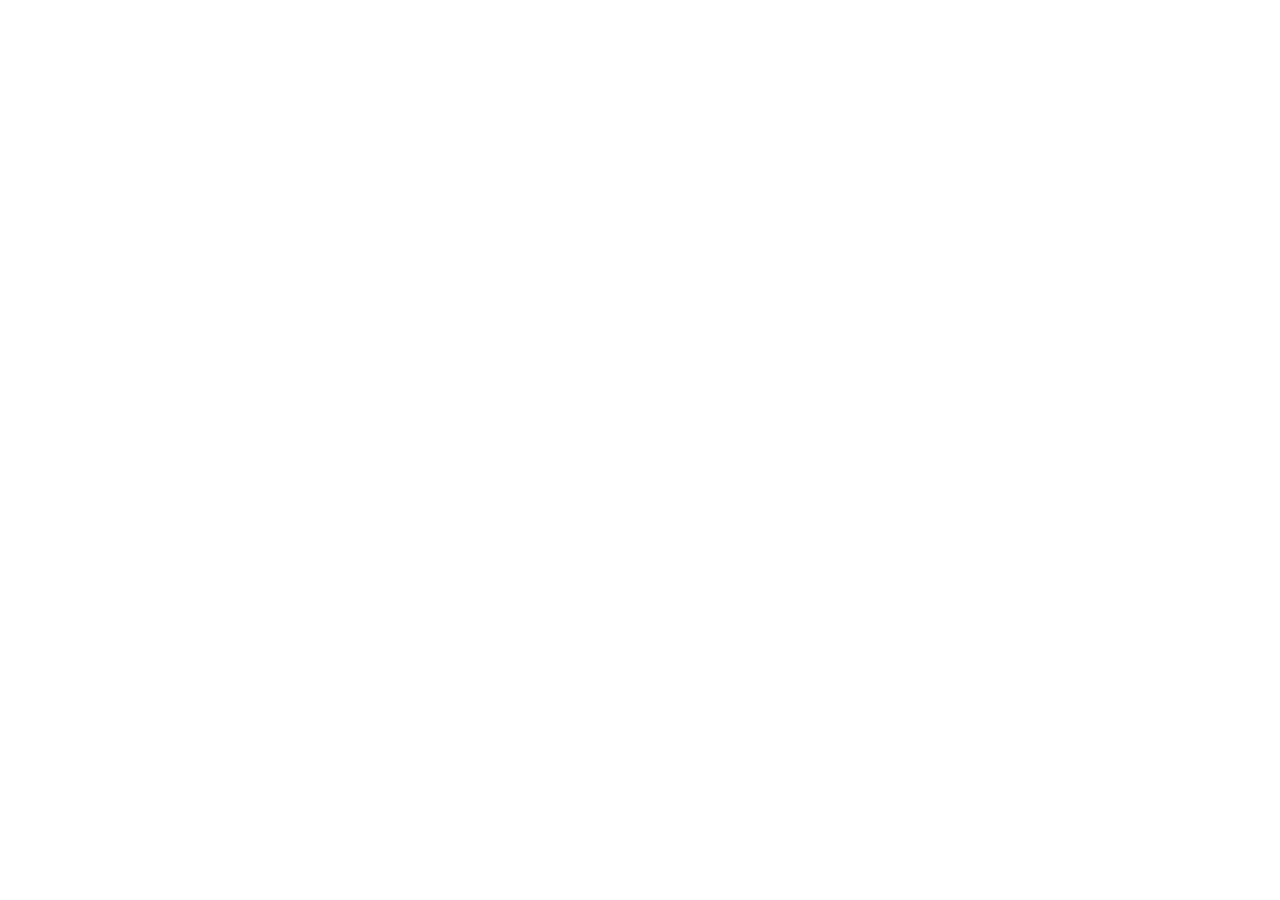
==== index.html @ 01507c69 "Новостной сайт" ====
<!DOCTYPE html>
<html lang="en">
<head>
    <meta charset="UTF-8">
    <meta name="viewport" content="width=device-width, initial-scale=1.0">
    <title>Главная</title>
</head>
<body>
    
</body>
</html>
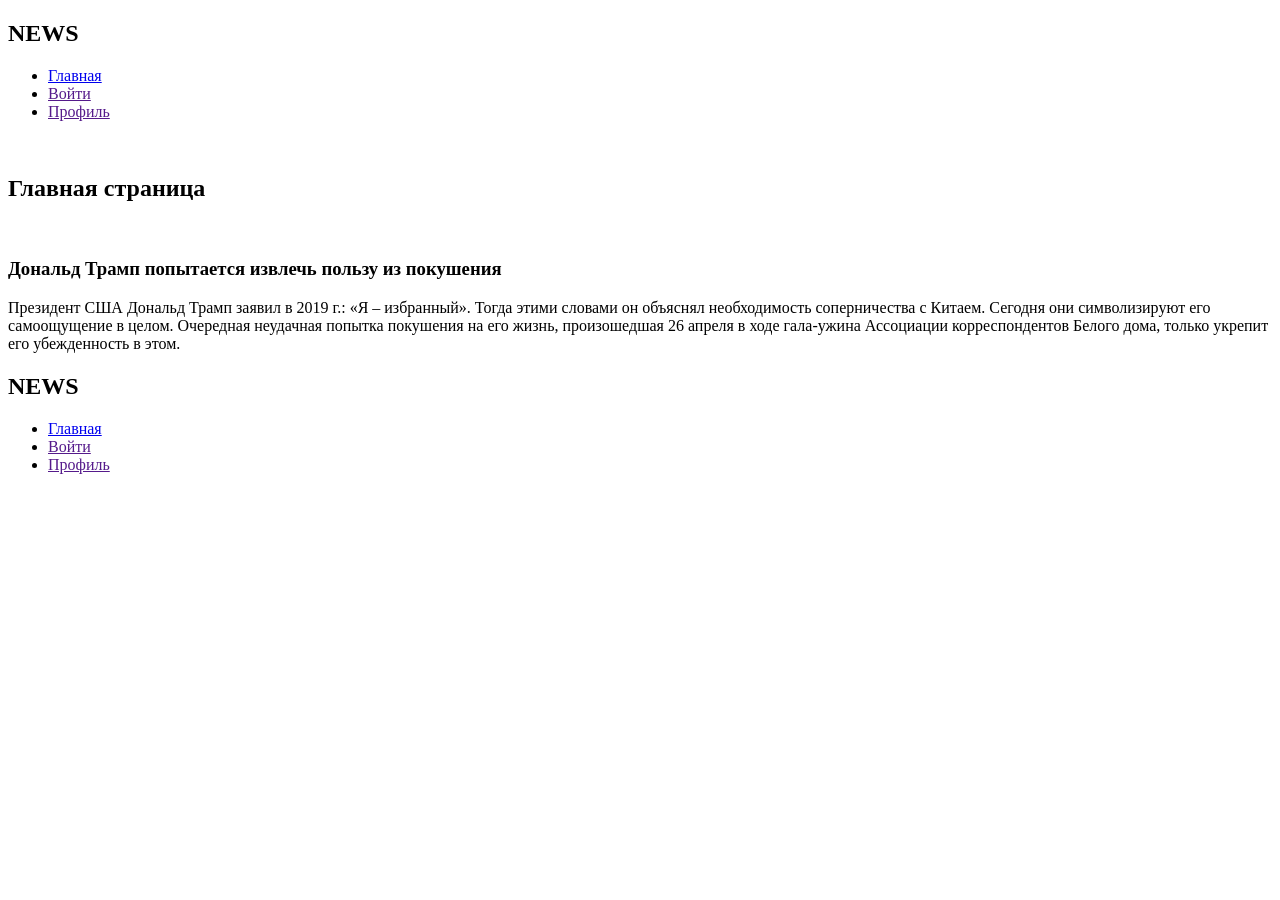
==== commit 0c06ba7a: "Создание новых файлов" ====
--- a/index.html
+++ b/index.html
@@ -6,6 +6,60 @@
     <title>Главная</title>
 </head>
 <body>
-    
+    <header>
+        <nav>
+            <h2>NEWS</h2>
+            <ul>
+                <li>
+                    <a href="index.html"> Главная</a>
+
+                </li>
+                <li>
+                    <a href=""> Войти</a>
+                </li>
+                <li>
+                    <a href="">Профиль</a>
+                </li>
+            </ul>
+        </nav>
+    </header>
+
+    <main>
+        <div class="info-banner">
+            <img src="./img/banner.png" alt = "">
+        </div>
+
+
+        <div class = "container">
+            <h2 class = "section-title">Главная страница</h2>
+            <div class = "featured">
+                <div class=" featured-img">
+                    <img src="./img/1.png" alt = "">
+                    <h3 class = "featured-title">Дональд Трамп попытается извлечь пользу из покушения</h3>
+                    <p class = "featured-text">Президент США Дональд Трамп заявил в 2019 г.: «Я – избранный». Тогда этими словами он объяснял необходимость соперничества с Китаем. Сегодня они символизируют его самоощущение в целом. Очередная неудачная попытка покушения на его жизнь, произошедшая 26 апреля в ходе гала-ужина Ассоциации корреспондентов Белого дома, только укрепит его убежденность в этом.</p>
+                </div>
+            </div>
+        </div>
+
+        
+    </main>
+    <footer>
+        <nav>
+            <h2>NEWS</h2>
+            <ul>
+                <li>
+                    <a href="index.html"> Главная</a>
+
+                </li>
+                <li>
+                    <a href=""> Войти</a>
+                </li>
+                <li>
+                    <a href="">Профиль</a>
+                </li>
+            </ul>
+        </nav>
+    </footer>
+
 </body>
 </html>
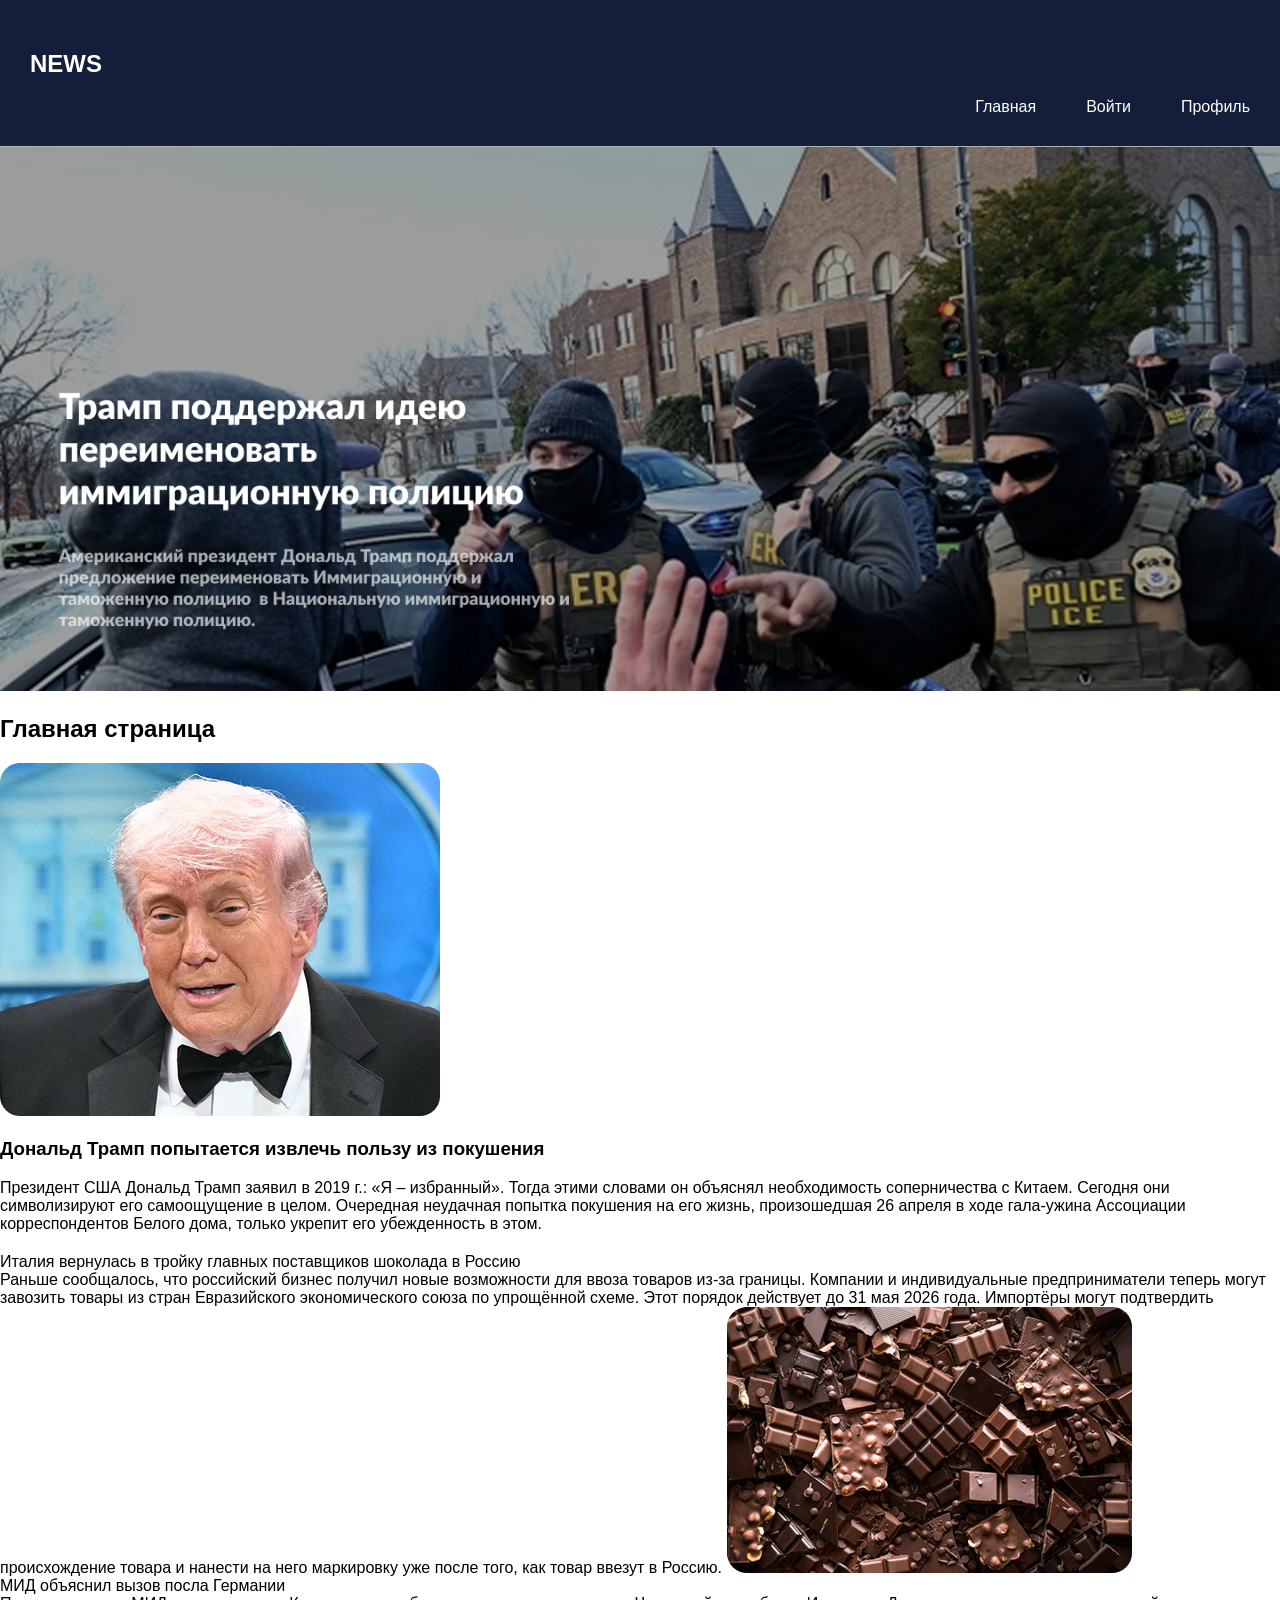
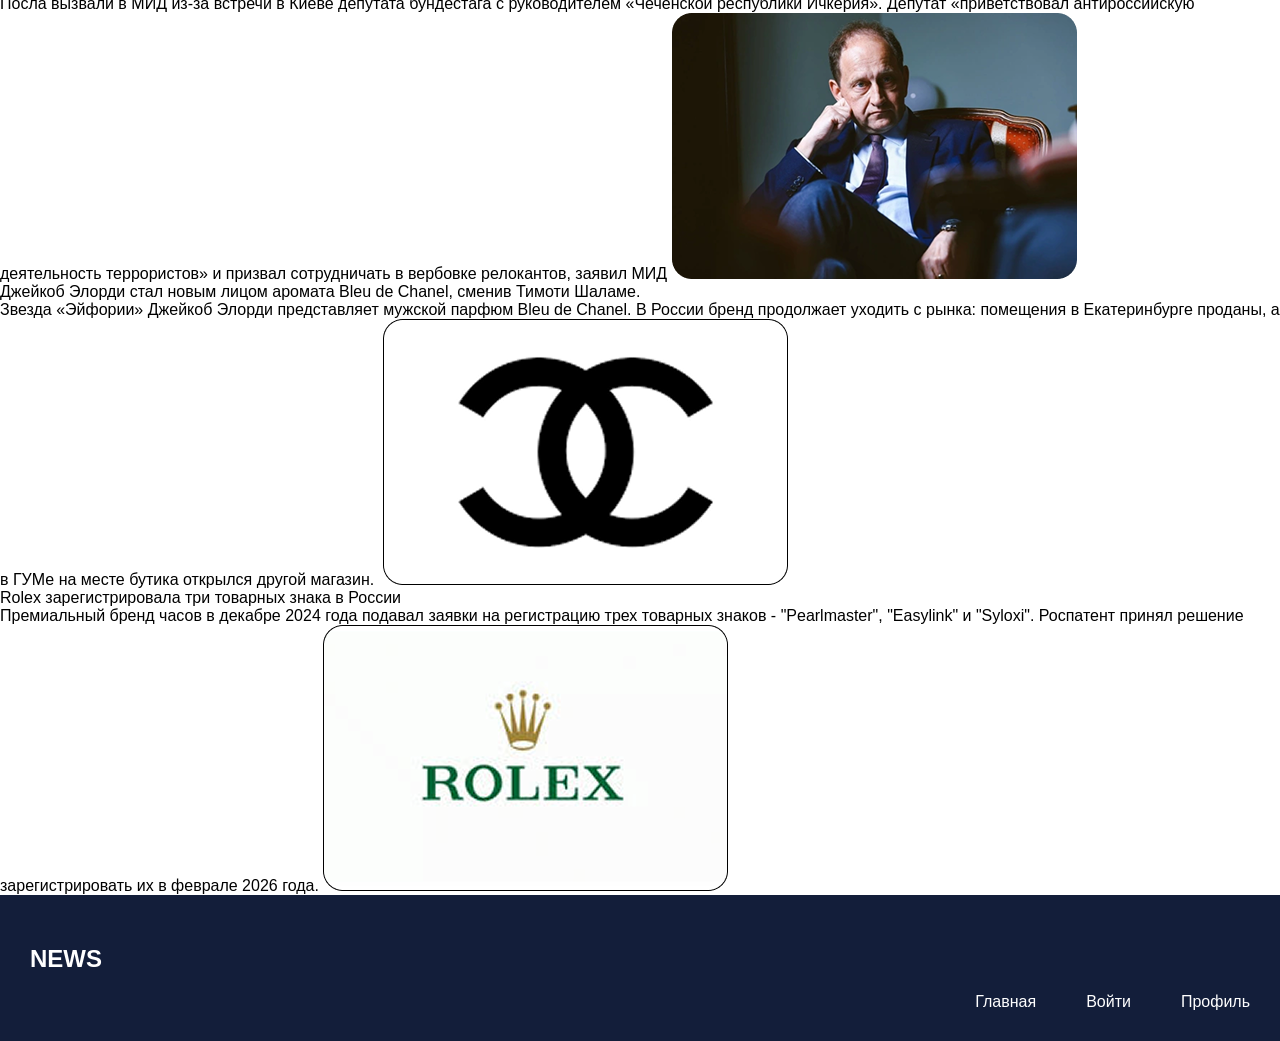
==== commit 2e171e2d: "Создание главной страницы" ====
--- a/index.html
+++ b/index.html
@@ -3,6 +3,7 @@
 <head>
     <meta charset="UTF-8">
     <meta name="viewport" content="width=device-width, initial-scale=1.0">
+    <link rel="stylesheet" href="./css/style.css">
     <title>Главная</title>
 </head>
 <body>
@@ -12,7 +13,6 @@
             <ul>
                 <li>
                     <a href="index.html"> Главная</a>
-
                 </li>
                 <li>
                     <a href=""> Войти</a>
@@ -41,7 +41,42 @@
             </div>
         </div>
 
-        
+        <h2 class = "lenta"></h2>
+        <div class = "lenta-choice">
+
+
+            <div class = "card-list">
+                <div class = "card-title"> Италия вернулась в тройку главных поставщиков шоколада в Россию
+                    <div class = "card-text"> Раньше сообщалось, что российский бизнес получил новые возможности  для ввоза товаров из-за границы. Компании и индивидуальные  предприниматели теперь могут завозить товары из стран Евразийского  экономического союза по упрощённой схеме. Этот порядок действует  до 31 мая 2026 года. Импортёры могут подтвердить происхождение товара  и нанести на него маркировку уже после того, как товар ввезут в Россию.
+                    <img src="./img/2.png">
+                    </div>
+
+
+                </div>
+
+                <div class = "card-title"> МИД объяснил вызов посла Германии
+                    <div class = "card-text"> Посла вызвали в МИД из-за встречи в Киеве депутата бундестага с  руководителем «Чеченской республики Ичкерия». Депутат «приветствовал  антироссийскую деятельность террористов» и призвал сотрудничать в  вербовке релокантов, заявил МИД
+                    <img src="./img/3.png">
+                    </div>
+                </div>
+
+
+                <div class = "card-title"> Джейкоб Элорди стал новым лицом аромата Bleu de Chanel, сменив Тимоти Шаламе.
+                    <div class = "card-text"> Звезда «Эйфории» Джейкоб Элорди представляет мужской парфюм Bleu de Chanel. В России бренд продолжает уходить с рынка: помещения в  Екатеринбурге проданы, а в ГУМе на месте бутика открылся другой магазин. 
+                    <img src="./img/4.png">
+                    </div>
+                </div>
+
+
+
+                <div class = "card-title"> Rolex зарегистрировала три товарных знака в России
+                    <div class = "card-text"> Премиальный бренд часов в декабре 2024 года подавал заявки на  регистрацию трех товарных знаков - "Pearlmaster", "Easylink" и "Syloxi". Роспатент принял решение зарегистрировать их в феврале 2026 года.
+                    <img src="./img/5.png">
+                    </div>
+                </div>
+            </div>
+        </div>
+
     </main>
     <footer>
         <nav>
--- a/css/style.css
+++ b/css/style.css
@@ -0,0 +1,55 @@
+body{
+    padding: 0;
+    margin: 0;
+    font-family: Arial, Helvetica, sans-serif;
+}
+
+header {
+    width: 100%;
+    height: auto;
+    background-color: rgb(19, 30, 58);
+    padding: 30px;
+    box-sizing: border-box;
+    color: white;
+}
+nav {
+    width: 100%;
+    height: auto;
+}
+
+
+nav > ul{
+    display: flex;
+    justify-content: flex-end;
+    gap: 50px;
+    margin: 0;
+    padding: 0;
+    color: white;
+}
+
+nav > ul > li{
+    list-style-type: none;
+}
+
+nav > ul > li > a {
+    color: white;
+    text-decoration: none;
+}
+
+
+
+
+.info-banner img {
+    width: 100%;
+    height: auto;
+
+}
+
+footer {
+    width: 100%;
+    height: auto;
+    background-color: rgb(19, 30, 58);
+    padding: 30px;
+    box-sizing: border-box;
+    color: white;
+}
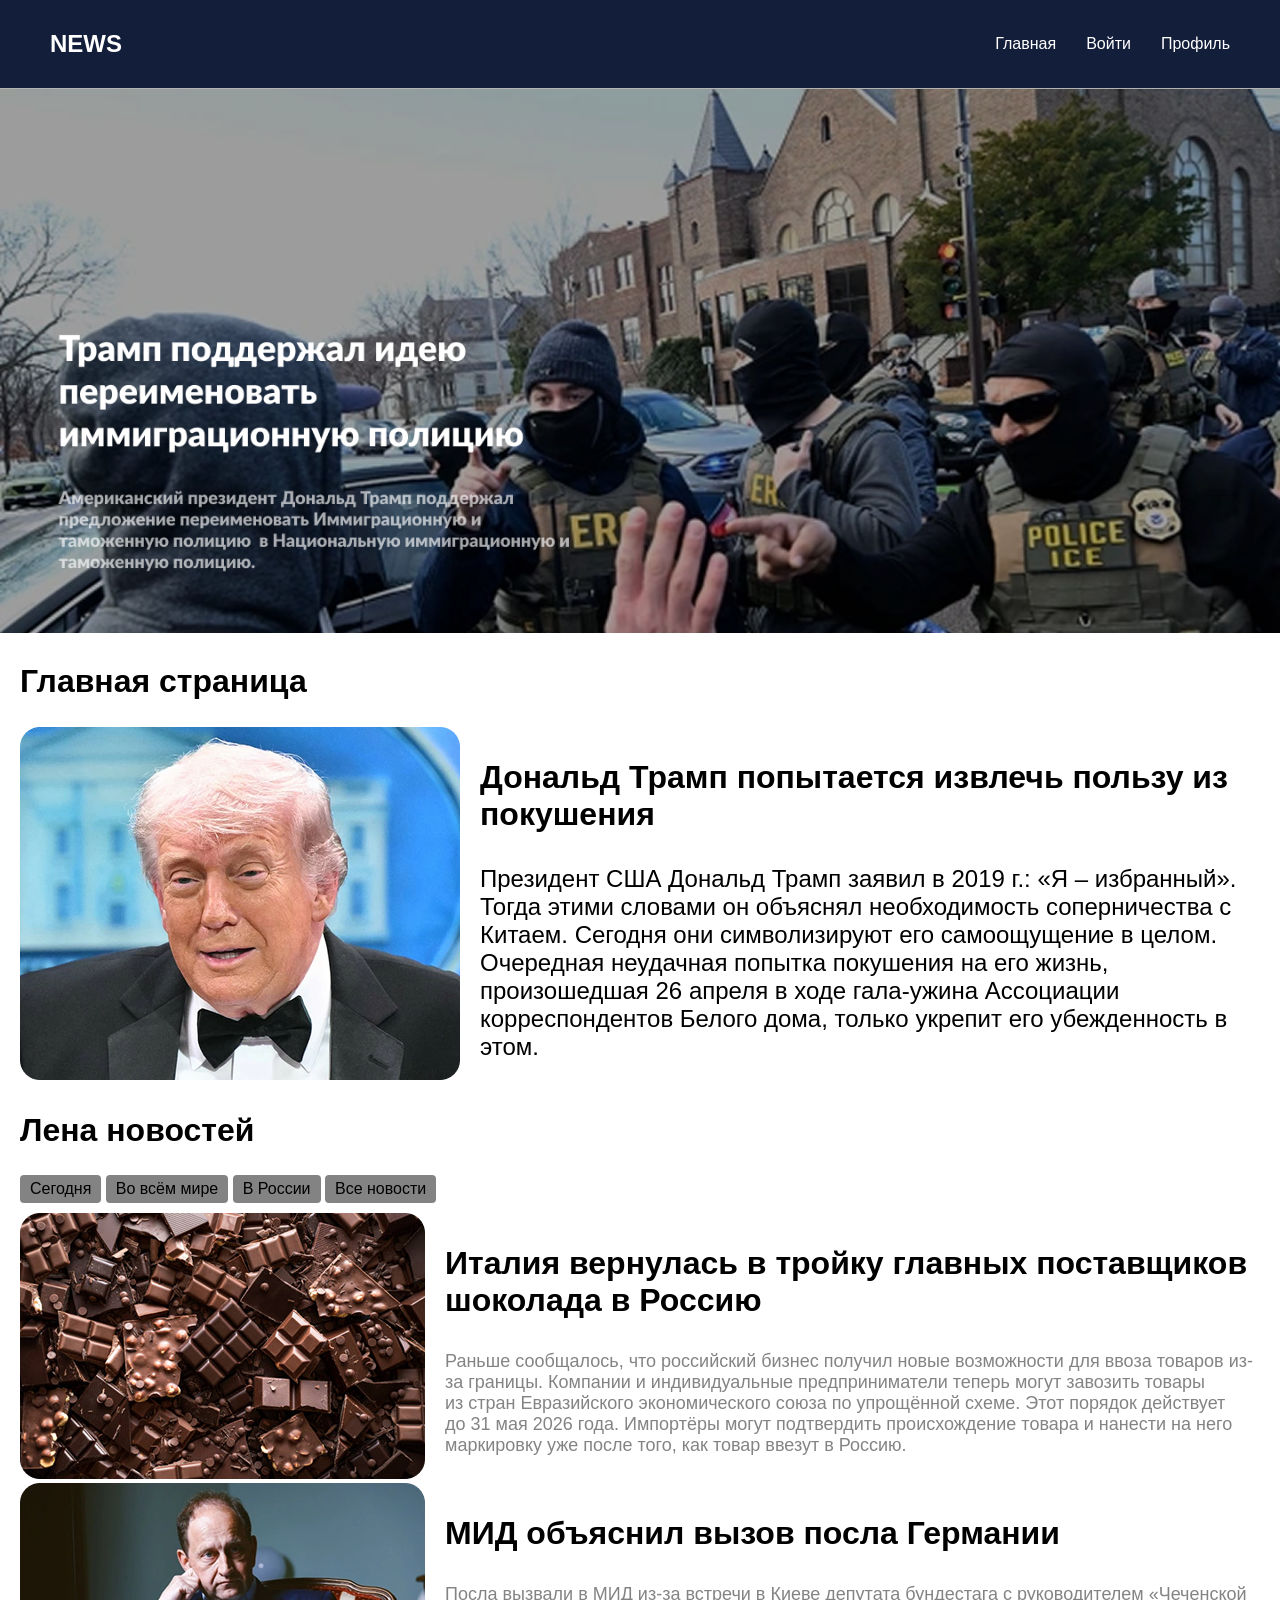
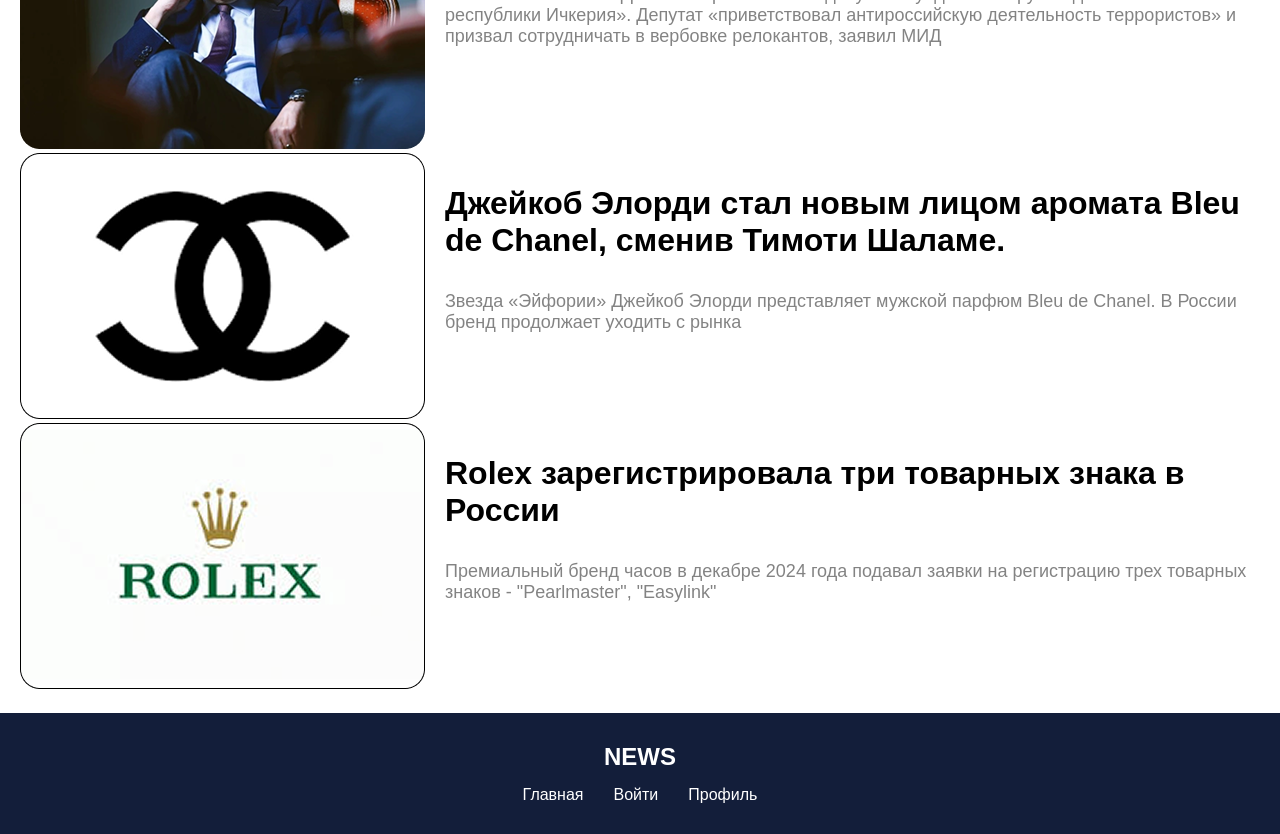
==== commit 7749e945: "Создание главной страницы со стилями" ====
--- a/index.html
+++ b/index.html
@@ -25,57 +25,86 @@
     </header>
 
     <main>
+    
+        <div class = "banner-container">
         <div class="info-banner">
             <img src="./img/banner.png" alt = "">
+        </div>
         </div>
 
 
         <div class = "container">
             <h2 class = "section-title">Главная страница</h2>
+
             <div class = "featured">
                 <div class=" featured-img">
                     <img src="./img/1.png" alt = "">
+                </div>
+                <div > 
                     <h3 class = "featured-title">Дональд Трамп попытается извлечь пользу из покушения</h3>
                     <p class = "featured-text">Президент США Дональд Трамп заявил в 2019 г.: «Я – избранный». Тогда этими словами он объяснял необходимость соперничества с Китаем. Сегодня они символизируют его самоощущение в целом. Очередная неудачная попытка покушения на его жизнь, произошедшая 26 апреля в ходе гала-ужина Ассоциации корреспондентов Белого дома, только укрепит его убежденность в этом.</p>
                 </div>
             </div>
-        </div>
+        
 
-        <h2 class = "lenta"></h2>
-        <div class = "lenta-choice">
+        <h2 class = "lenta"> Лена новостей</h2>
+        <div class = "lenta-choice" >
+            <a href="#" class = "category">Сегодня</a>
+            <a href="#" >Во всём мире</a>
+            <a href="#" >В России</a>
+            <a href="#" >Все новости</a>
 
 
             <div class = "card-list">
-                <div class = "card-title"> Италия вернулась в тройку главных поставщиков шоколада в Россию
-                    <div class = "card-text"> Раньше сообщалось, что российский бизнес получил новые возможности  для ввоза товаров из-за границы. Компании и индивидуальные  предприниматели теперь могут завозить товары из стран Евразийского  экономического союза по упрощённой схеме. Этот порядок действует  до 31 мая 2026 года. Импортёры могут подтвердить происхождение товара  и нанести на него маркировку уже после того, как товар ввезут в Россию.
-                    <img src="./img/2.png">
-                    </div>
+
+                <div class = "card">
+                    <div class="card-img">
+                    <img src="./img/2.png" alt = "">
+                </div>
+                <div > 
+                    <h3 class = "card-title">Италия вернулась в тройку главных поставщиков шоколада в Россию</h3>
+                    <p class = "card-text">Раньше сообщалось, что российский бизнес получил новые возможности  для ввоза товаров из-за границы. Компании и индивидуальные  предприниматели теперь могут завозить товары из стран Евразийского  экономического союза по упрощённой схеме. Этот порядок действует  до 31 мая 2026 года. Импортёры могут подтвердить происхождение товара  и нанести на него маркировку уже после того, как товар ввезут в Россию.</p>
+                </div>
+                 </div>
 
 
+
+                <div class = "card">
+                    <div class="card-img">
+                    <img src="./img/3.png" alt = "">
                 </div>
 
-                <div class = "card-title"> МИД объяснил вызов посла Германии
-                    <div class = "card-text"> Посла вызвали в МИД из-за встречи в Киеве депутата бундестага с  руководителем «Чеченской республики Ичкерия». Депутат «приветствовал  антироссийскую деятельность террористов» и призвал сотрудничать в  вербовке релокантов, заявил МИД
-                    <img src="./img/3.png">
-                    </div>
+                <div > 
+                    <h3 class = "card-title">МИД объяснил вызов посла Германии</h3>
+                    <p class = "card-text">Посла вызвали в МИД из-за встречи в Киеве депутата бундестага с  руководителем «Чеченской республики Ичкерия». Депутат «приветствовал  антироссийскую деятельность террористов» и призвал сотрудничать в  вербовке релокантов, заявил МИД</p>
+                </div>
                 </div>
 
 
-                <div class = "card-title"> Джейкоб Элорди стал новым лицом аромата Bleu de Chanel, сменив Тимоти Шаламе.
-                    <div class = "card-text"> Звезда «Эйфории» Джейкоб Элорди представляет мужской парфюм Bleu de Chanel. В России бренд продолжает уходить с рынка: помещения в  Екатеринбурге проданы, а в ГУМе на месте бутика открылся другой магазин. 
-                    <img src="./img/4.png">
-                    </div>
+                <div class = "card">
+                    <div class="card-img">
+                    <img src="./img/4.png" alt = "">
+                </div>
+
+                <div > 
+                    <h3 class = "card-title">Джейкоб Элорди стал новым лицом аромата Bleu de Chanel, сменив Тимоти Шаламе.</h3>
+                    <p class = "card-text">Звезда «Эйфории» Джейкоб Элорди представляет мужской парфюм Bleu de Chanel. В России бренд продолжает уходить с рынка</p>
+                </div>
                 </div>
 
 
 
-                <div class = "card-title"> Rolex зарегистрировала три товарных знака в России
-                    <div class = "card-text"> Премиальный бренд часов в декабре 2024 года подавал заявки на  регистрацию трех товарных знаков - "Pearlmaster", "Easylink" и "Syloxi". Роспатент принял решение зарегистрировать их в феврале 2026 года.
-                    <img src="./img/5.png">
-                    </div>
+                <div class = "card">
+                    <div class="card-img">
+                    <img src="./img/5.png" alt = "">
+                </div>
+                <div > 
+                    <h3 class = "card-title">Rolex зарегистрировала три товарных знака в России</h3>
+                    <p class = "card-text">Премиальный бренд часов в декабре 2024 года подавал заявки на  регистрацию трех товарных знаков - "Pearlmaster", "Easylink"</p>
+                </div>
                 </div>
             </div>
-        </div>
+
 
     </main>
     <footer>
--- a/css/style.css
+++ b/css/style.css
@@ -12,16 +12,24 @@
     box-sizing: border-box;
     color: white;
 }
-nav {
+nav{
     width: 100%;
     height: auto;
+    display: flex;
+    justify-content: space-between; 
+    align-items: center; 
+    padding: 0 20px; 
+    box-sizing: border-box;
 }
 
+nav > h2 {
+    margin: 0; 
+}
 
-nav > ul{
+nav > ul {
     display: flex;
     justify-content: flex-end;
-    gap: 50px;
+    gap: 30px; 
     margin: 0;
     padding: 0;
     color: white;
@@ -31,12 +39,10 @@
     list-style-type: none;
 }
 
-nav > ul > li > a {
+nav > ul>li>a {
     color: white;
     text-decoration: none;
 }
-
-
 
 
 .info-banner img {
@@ -45,11 +51,88 @@
 
 }
 
-footer {
+.container {
+    margin-left: 20px;
+}
+
+
+nav > ul>li>a {
+    color: white;
+    text-decoration: none;
+}
+.featured{
+    display: flex;
+}
+.featured-title{
+    font-size: xx-large;
+    margin-left: 20px;
+}
+
+.featured-text{
+    font-size: x-large;
+    margin-left: 20px;
+}
+
+.lenta {
+    font-size: xx-large;
+}
+.section-title{
+    font-size: xx-large;
+}
+
+.lenta-choice>a {
+    text-decoration: none;    
+    color: black;             
+    background-color: rgba(0, 0, 0, 0.485); 
+    padding: 5px 10px;      
+    border-radius: 4px;     
+    display: inline-block;      
+}
+
+.card-list{
+    margin-top: 10px;
+    margin-bottom: 20px;
+}
+
+.card{
+    display: flex;
+}
+
+
+.card-title{
+    margin-left: 20px;
+    font-size: xx-large;
+}
+
+.card-text{
+    margin-left: 20px;
+    font-size: large;
+    color: rgba(0, 0, 0, 0.485);
+}
+
+footer{
     width: 100%;
     height: auto;
     background-color: rgb(19, 30, 58);
     padding: 30px;
     box-sizing: border-box;
     color: white;
+
 }
+
+footer> nav > h2{
+    text-align: center;
+}
+
+footer> nav {
+    flex-direction: column; 
+    justify-content: center; 
+    align-items: center;    
+    gap: 15px;           
+}
+
+footer>nav > ul {
+    justify-content: center; 
+    padding: 0;
+}
+
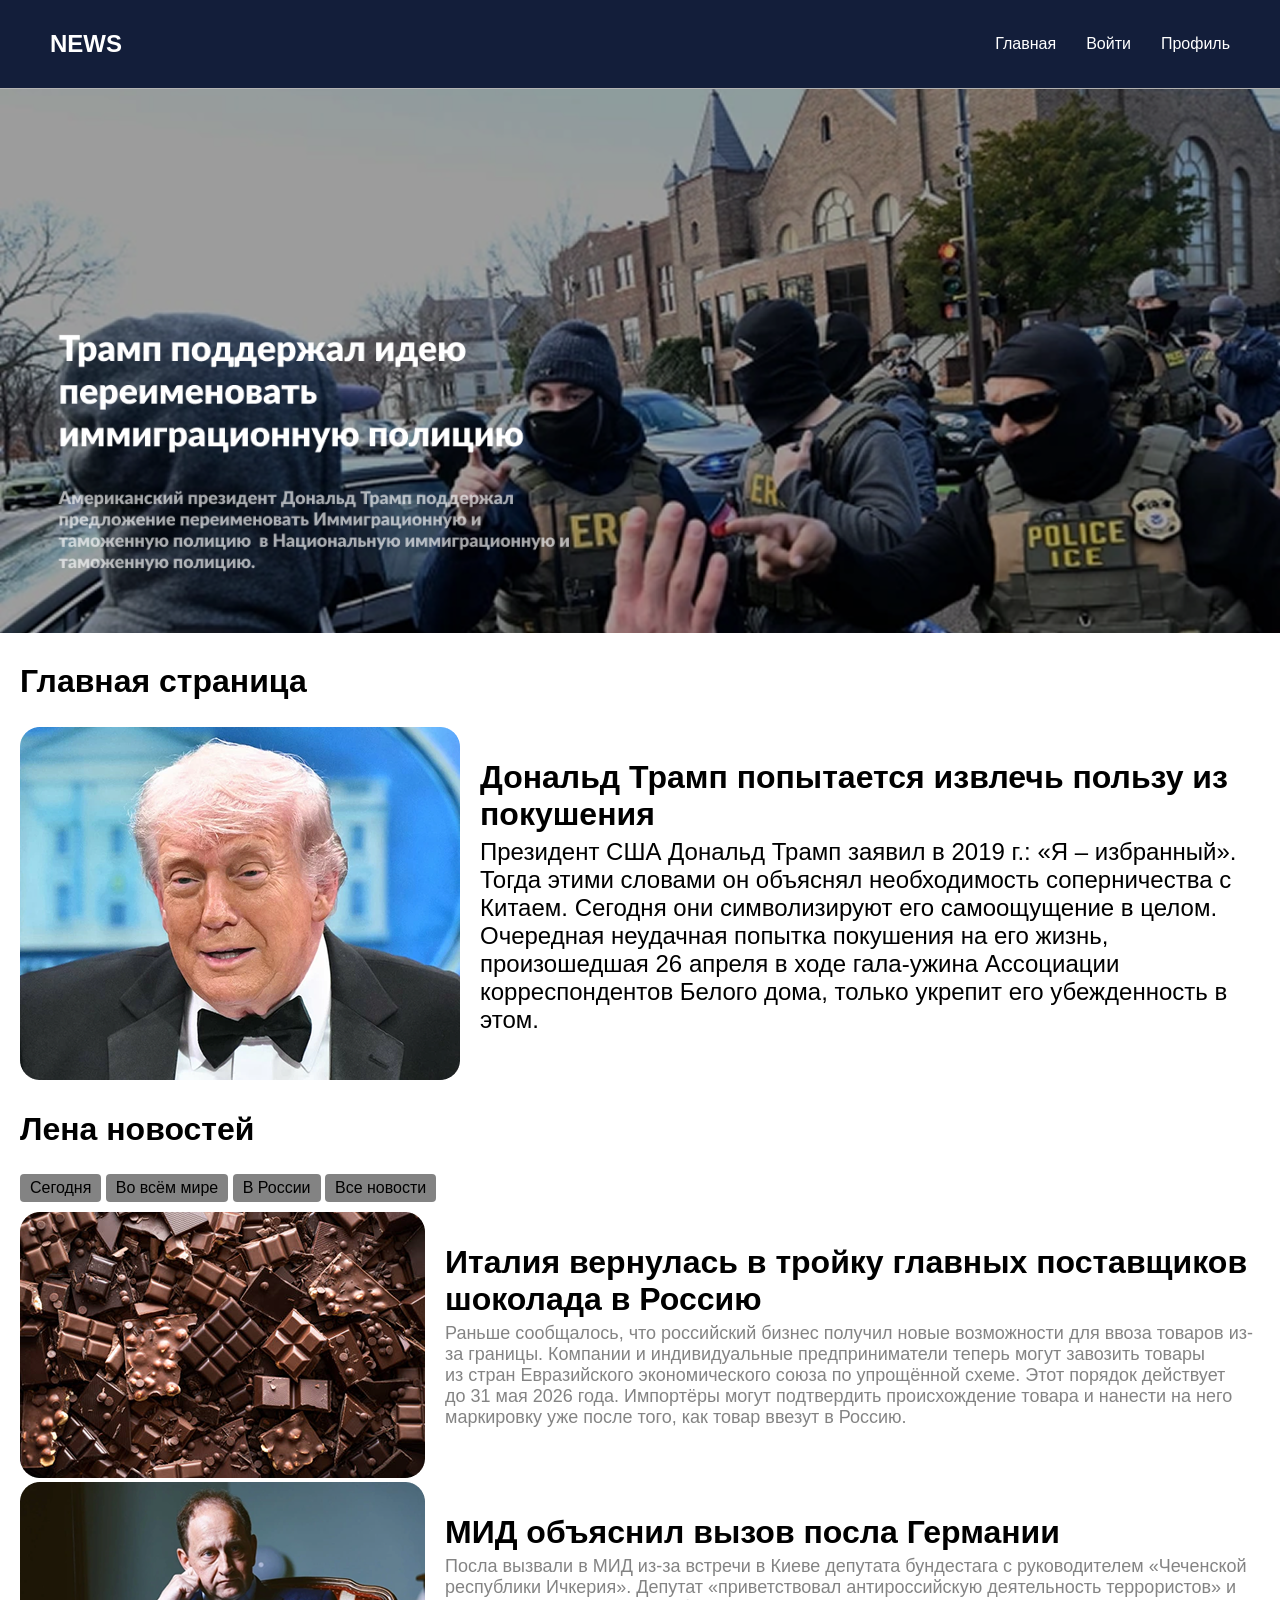
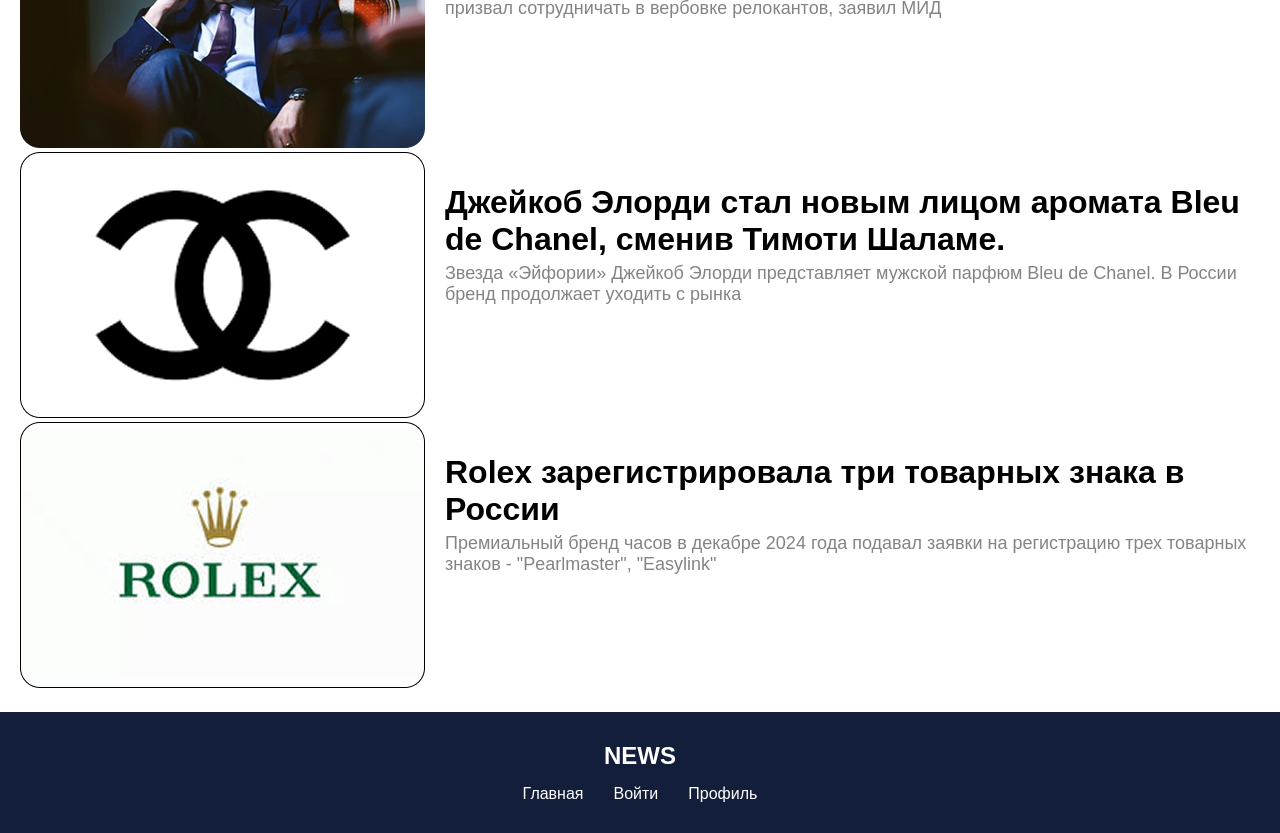
==== commit 2db80577: "Создание страницы статья, но без комментариев" ====
--- a/index.html
+++ b/index.html
@@ -49,7 +49,7 @@
 
         <h2 class = "lenta"> Лена новостей</h2>
         <div class = "lenta-choice" >
-            <a href="#" class = "category">Сегодня</a>
+            <a href="article.html" class = "category">Сегодня</a>
             <a href="#" >Во всём мире</a>
             <a href="#" >В России</a>
             <a href="#" >Все новости</a>
--- a/css/style.css
+++ b/css/style.css
@@ -136,3 +136,56 @@
     padding: 0;
 }
 
+/* статья */
+
+.lenta-article{
+    margin-left: 20px;
+}
+
+h3{
+    font-size: 64px;
+    margin-left: 40px;
+    margin-bottom: 0px; 
+}
+
+p{ 
+    font-size: 36px;
+    margin-left: 40px;
+    margin-top: 5px;
+    margin-bottom: 0px;
+}
+
+
+.date {
+    color: rgba(0, 0, 0, 0.505);
+    font-size: 24px;
+    margin-top: 5px;
+    margin-left: 40px;
+}
+
+.photo-article{
+    display: flex;
+    justify-content: center;
+    padding: 0 40px;
+}
+
+
+.photo-article>img {
+  width: 100%;
+  height: auto;
+}
+
+
+.text {
+    display: flex;
+    justify-content: center;
+    padding: 0 40px;
+    margin-top: 20px;
+    margin-bottom: 20px;
+    font-size: 36px;
+    line-height: 1.6;
+    text-align: justify;
+    
+}
+
+
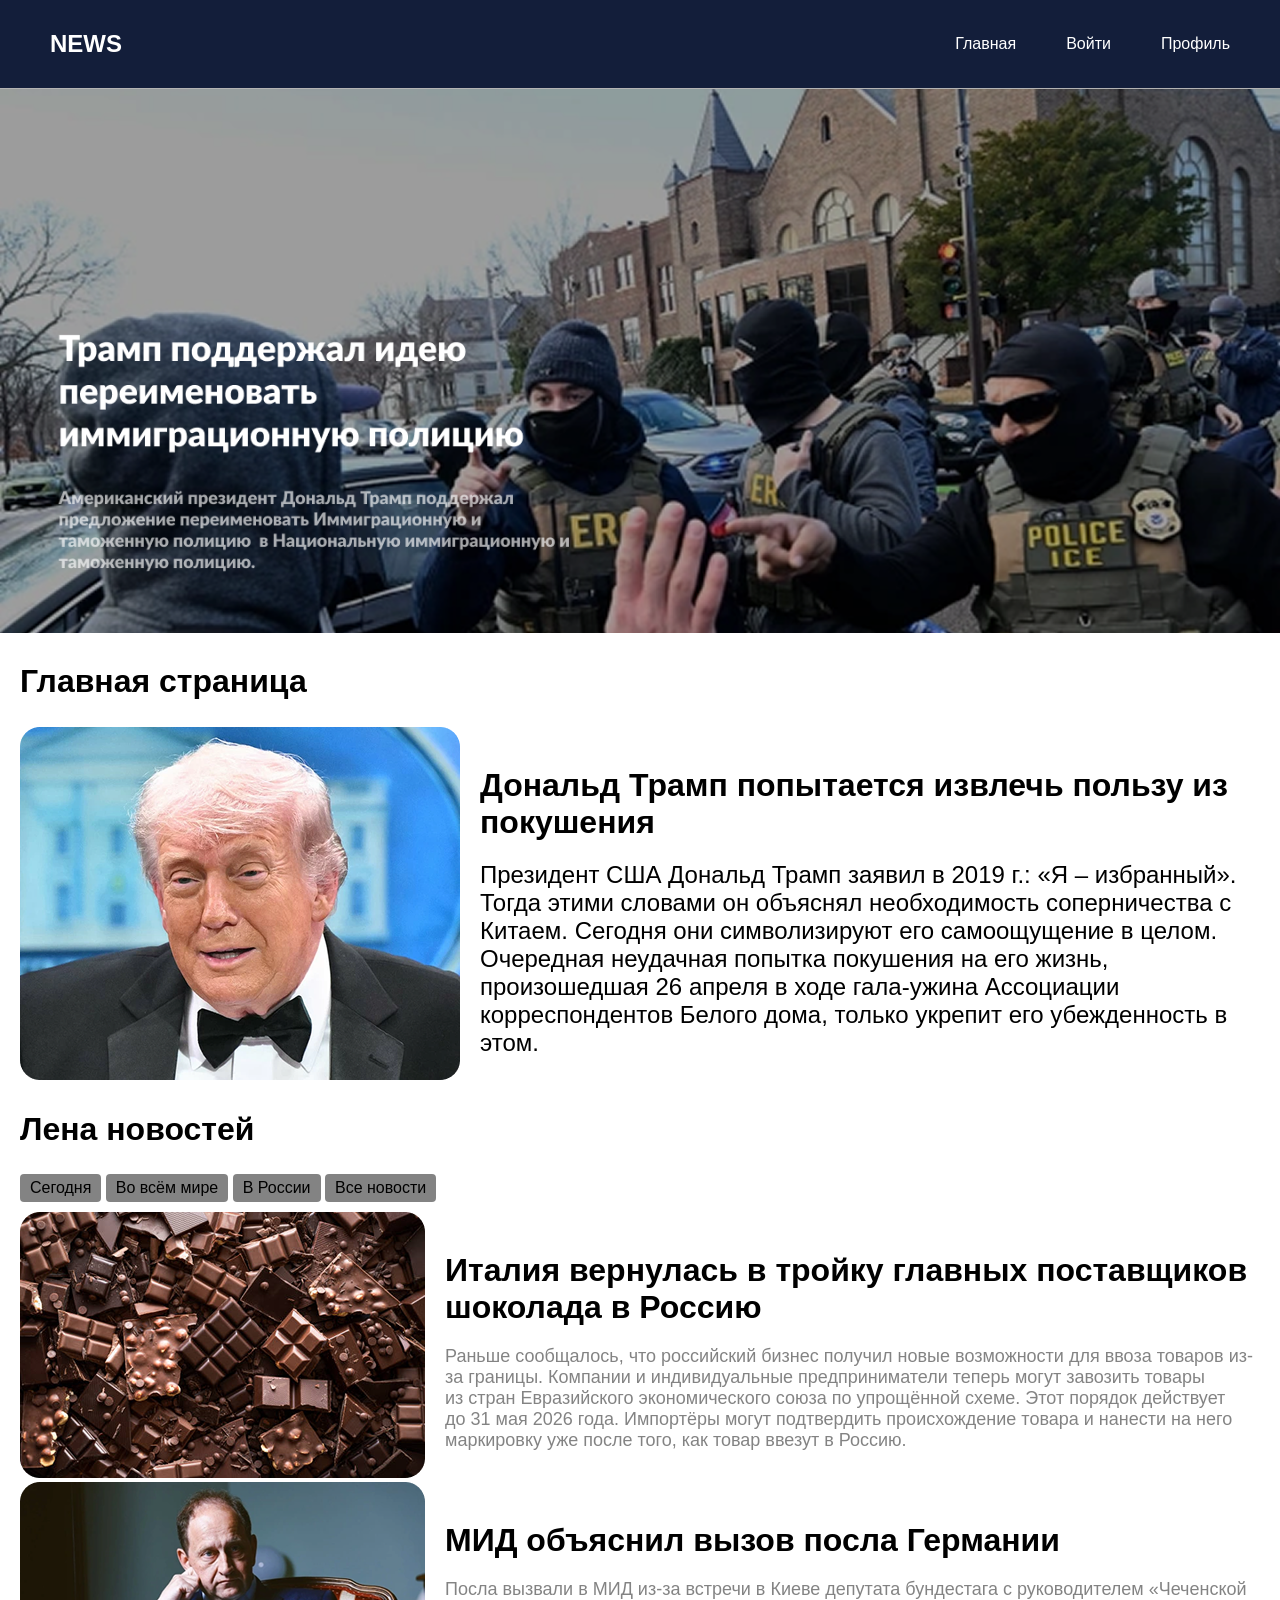
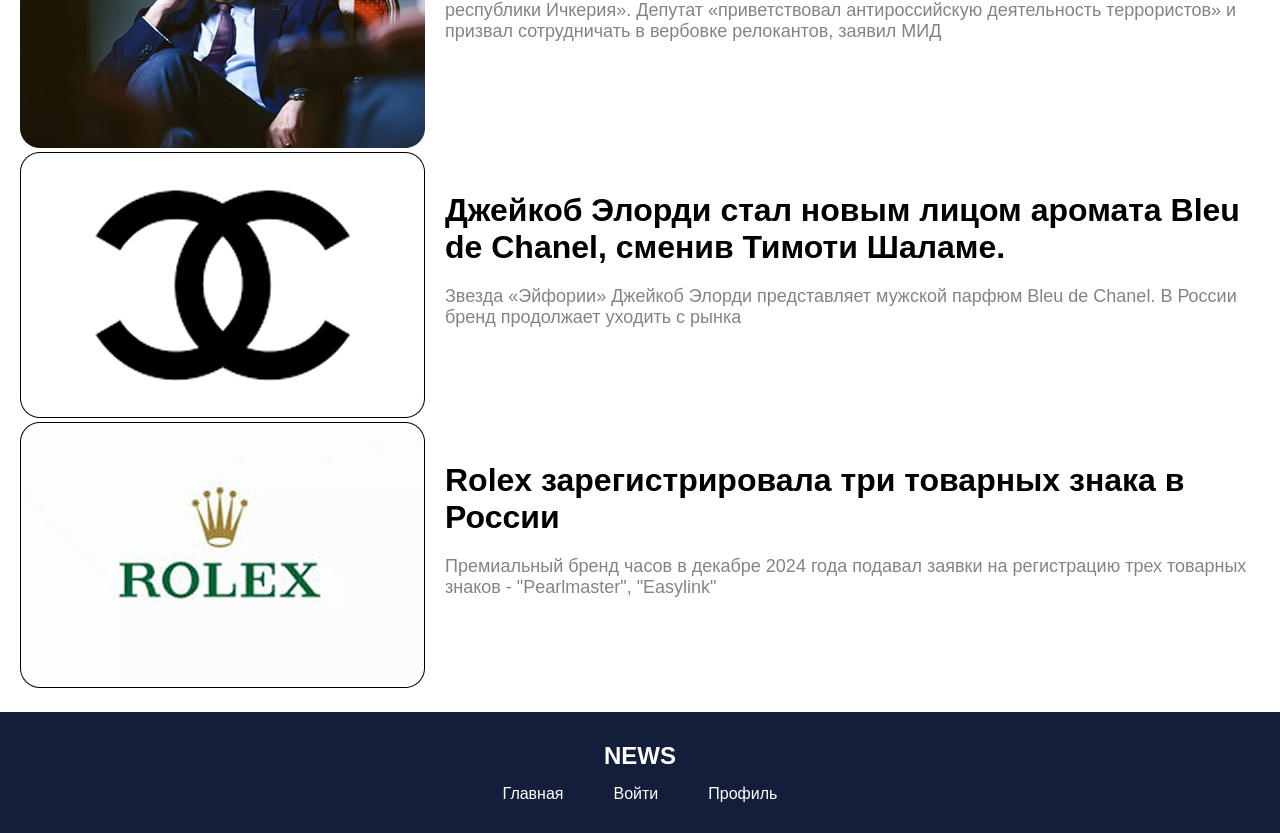
==== commit 27115c2d: "Полностью готова страница статья" ====
--- a/index.html
+++ b/index.html
@@ -15,10 +15,10 @@
                     <a href="index.html"> Главная</a>
                 </li>
                 <li>
-                    <a href=""> Войти</a>
+                    <a href="news.html"> Войти</a>
                 </li>
                 <li>
-                    <a href="">Профиль</a>
+                    <a href="profile.html">Профиль</a>
                 </li>
             </ul>
         </nav>
@@ -105,7 +105,6 @@
                 </div>
             </div>
 
-
     </main>
     <footer>
         <nav>
@@ -116,10 +115,10 @@
 
                 </li>
                 <li>
-                    <a href=""> Войти</a>
+                    <a href="news.html"> Войти</a>
                 </li>
                 <li>
-                    <a href="">Профиль</a>
+                    <a href="profile.html">Профиль</a>
                 </li>
             </ul>
         </nav>
--- a/css/style.css
+++ b/css/style.css
@@ -28,8 +28,7 @@
 
 nav > ul {
     display: flex;
-    justify-content: flex-end;
-    gap: 30px; 
+    gap: 50px; 
     margin: 0;
     padding: 0;
     color: white;
@@ -89,6 +88,7 @@
     display: inline-block;      
 }
 
+
 .card-list{
     margin-top: 10px;
     margin-bottom: 20px;
@@ -144,15 +144,16 @@
 
 h3{
     font-size: 64px;
+    margin-top: 40px;
     margin-left: 40px;
-    margin-bottom: 0px; 
+    margin-bottom: 20px; 
 }
 
 p{ 
     font-size: 36px;
     margin-left: 40px;
     margin-top: 5px;
-    margin-bottom: 0px;
+    margin-bottom: 14px;
 }
 
 
@@ -177,15 +178,104 @@
 
 
 .text {
-    display: flex;
-    justify-content: center;
-    padding: 0 40px;
-    margin-top: 20px;
-    margin-bottom: 20px;
+    display: block; 
+    margin-left: 58px;
+    margin-right: 57px;
+    margin-top: 47px;
+    margin-bottom: 47px;
+    
     font-size: 36px;
     line-height: 1.6;
     text-align: justify;
+}
+
+/* комменты */
+
+.comment-container {
+    display: block;
+    margin-left: 58px;
+    margin-right: 57px;
+    width: auto;
+    height: auto;
+    border-radius: 20px;
+}
+
+
+.title-comment {
+    font-size: 36px;
+    font-weight: bold;
+    text-align: left;
+    margin-left: 0; 
+    padding: 15px 0;
+}
+
+.author {
+    font-size: 36px;
+    font-weight: bold;
+    text-align: left;
+    margin-left: 0; 
+    padding: 15px 0;
+}
+
+
+.name-comment{
+
+    text-align: left;
+    font-size: 36px;
+    background-color: rgba(0, 0, 0, 0.43);
+    border-radius: 20px;
+    padding: 15px;
+    margin-bottom: 74px;
+    margin-left: 0;
+    margin-right: 0;
+}
+
+.add-comment-label{
+    text-align: left;
+    font-size: 36px;
+    margin-bottom: 20px;
+
     
 }
 
-
+.add-comment{
+
+    margin-top: 111px;
+    text-align: left;
+    font-size: 36px;
+    background-color: rgba(0, 0, 0, 0.43);
+    border-radius: 20px;
+    padding: 15px;
+    margin-bottom: 41px;
+    margin-left: 0;
+    margin-right: 0;
+    display: flex;   
+    flex-direction: column;
+
+}
+
+.input-comment{
+    width: 100%;
+    height: 150px; 
+    padding: 10px; 
+    box-sizing: border-box; 
+    resize: vertical; 
+    font-size: 36px;
+    color: rgba(0, 0, 0, 0.43);
+    border-radius: 20px;
+
+}
+
+.send-button {
+    color: white;
+    background-color: rgb(19, 30, 58);
+    font-size: 36px;
+    margin-top: 28px;
+    align-self: flex-end;
+    border: none;
+    border-radius: 15px;
+    padding: 10px 30px;  
+    cursor: pointer;
+    
+}
+
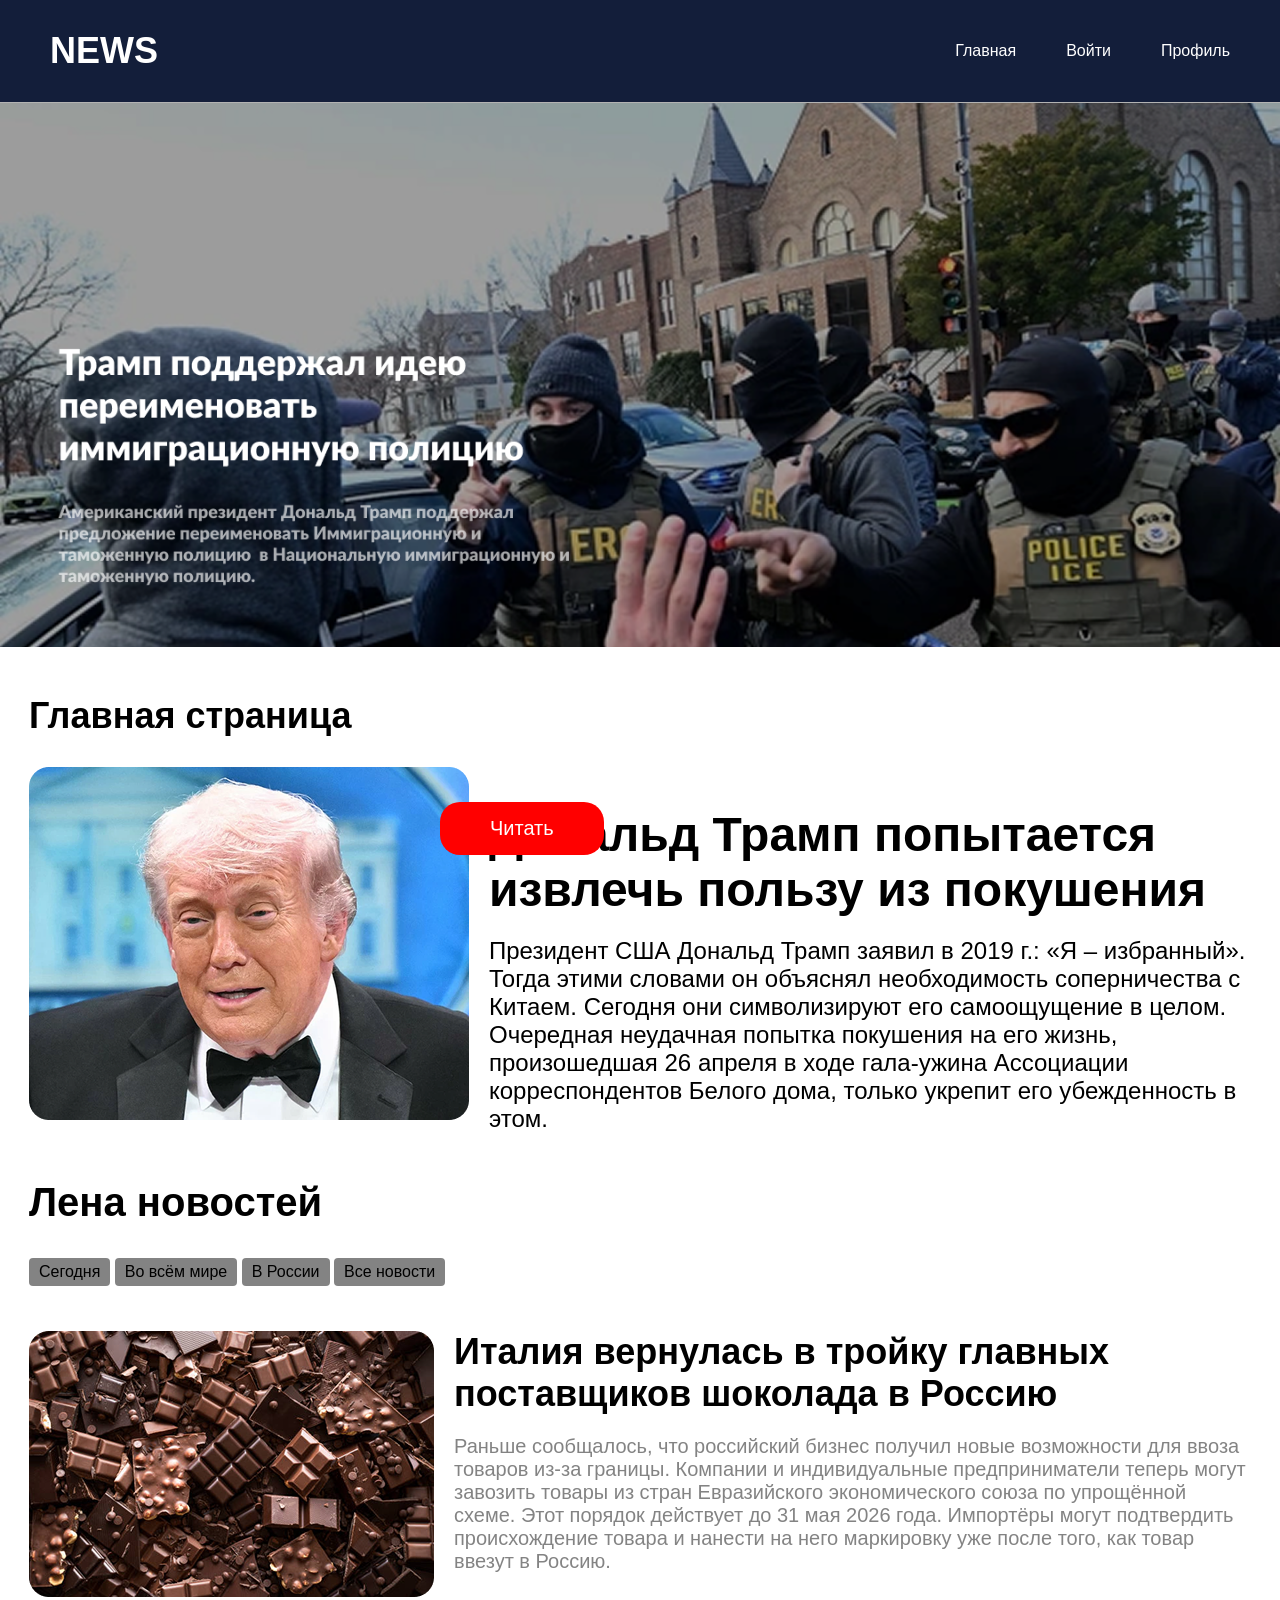
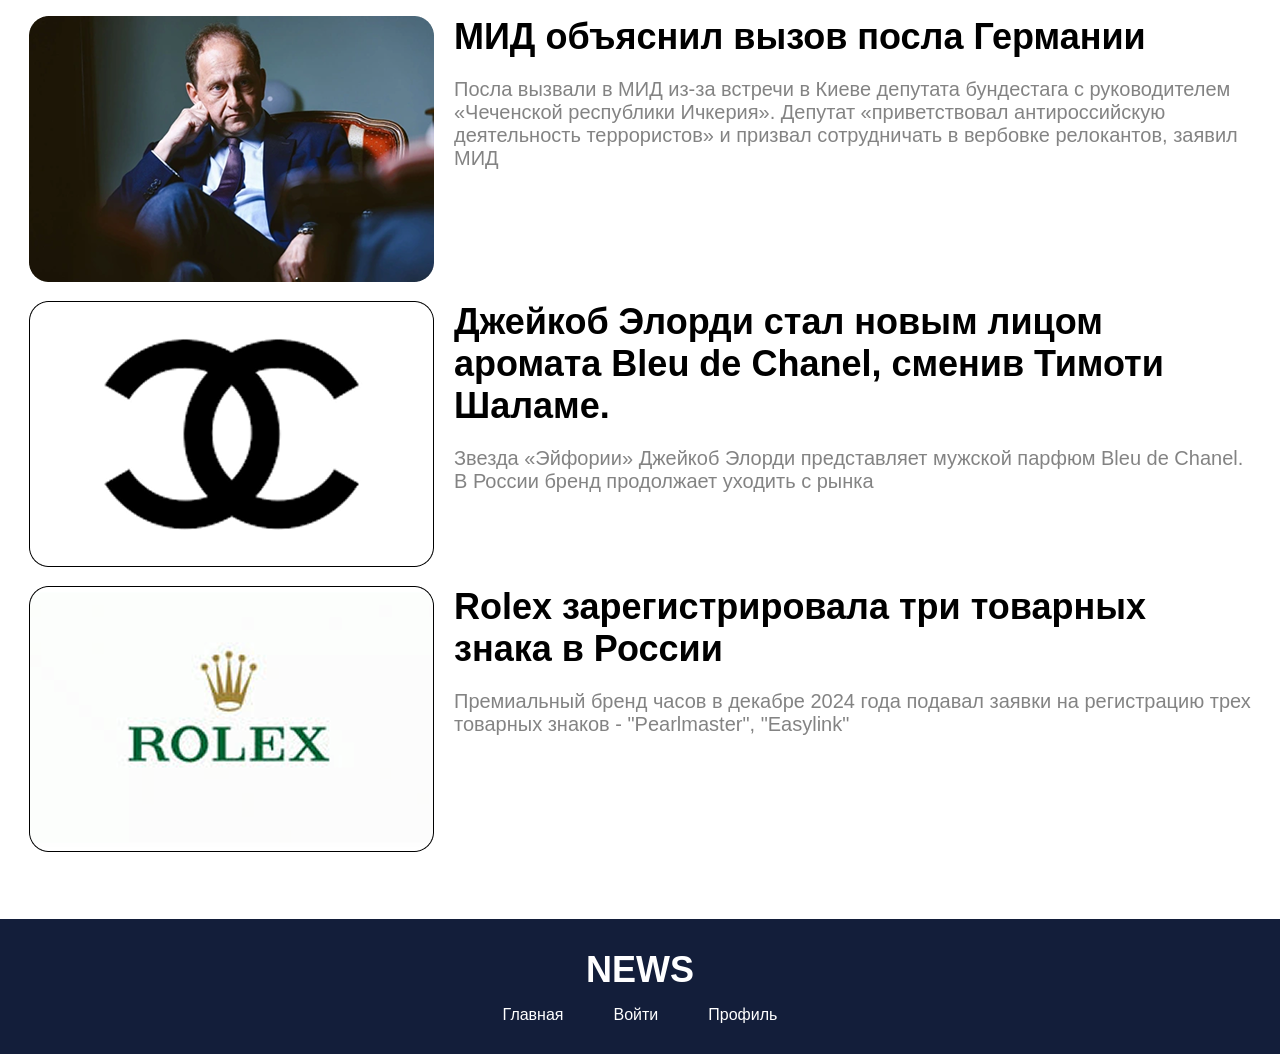
==== commit f2c45848: "Полностью готова страница Главная" ====
--- a/index.html
+++ b/index.html
@@ -29,6 +29,7 @@
         <div class = "banner-container">
         <div class="info-banner">
             <img src="./img/banner.png" alt = "">
+            <a href="article.html" class="banner-btn">Читать</a>
         </div>
         </div>
 
--- a/css/style.css
+++ b/css/style.css
@@ -21,6 +21,9 @@
     padding: 0 20px; 
     box-sizing: border-box;
 }
+h2{
+    font-size: 36px;
+}
 
 nav > h2 {
     margin: 0; 
@@ -44,14 +47,41 @@
 }
 
 
-.info-banner img {
-    width: 100%;
-    height: auto;
-
-}
+.info-banner {
+    position: relative;
+    display: inline-block; 
+    width: 100%;
+}
+
+.info-banner > img {
+    width: 100%;
+    height: auto;
+    display: block;
+}
+
+.banner-btn {
+    position: absolute; 
+    top: 700px;
+    left: 440px;
+    color: white;
+    background-color: red;
+    padding: 15px 50px;
+    font-size: 20px;
+    border-radius: 20px;
+    text-decoration: none;
+    white-space: nowrap;
+}
+
+
 
 .container {
-    margin-left: 20px;
+    margin-left: 29px;
+    margin-right: 28px;
+}
+
+.section-title{
+    margin-top: 44px;
+    font-size: 40px;
 }
 
 
@@ -63,20 +93,20 @@
     display: flex;
 }
 .featured-title{
-    font-size: xx-large;
+    font-size: 48px;
     margin-left: 20px;
 }
 
 .featured-text{
-    font-size: x-large;
+    font-size: 24px;
     margin-left: 20px;
 }
 
 .lenta {
-    font-size: xx-large;
+    font-size: 40px;
 }
 .section-title{
-    font-size: xx-large;
+    font-size: 36px;
 }
 
 .lenta-choice>a {
@@ -85,28 +115,31 @@
     background-color: rgba(0, 0, 0, 0.485); 
     padding: 5px 10px;      
     border-radius: 4px;     
-    display: inline-block;      
+    display: inline-block;  
+    margin-bottom: 35px;   
 }
 
 
 .card-list{
     margin-top: 10px;
-    margin-bottom: 20px;
+    margin-bottom: 63px;
 }
 
 .card{
     display: flex;
+    margin-bottom: 15px;
 }
 
 
 .card-title{
-    margin-left: 20px;
-    font-size: xx-large;
+    margin-top: auto;
+    margin-left: 20px;
+    font-size: 36px;
 }
 
 .card-text{
     margin-left: 20px;
-    font-size: large;
+    font-size: 20px;
     color: rgba(0, 0, 0, 0.485);
 }
 
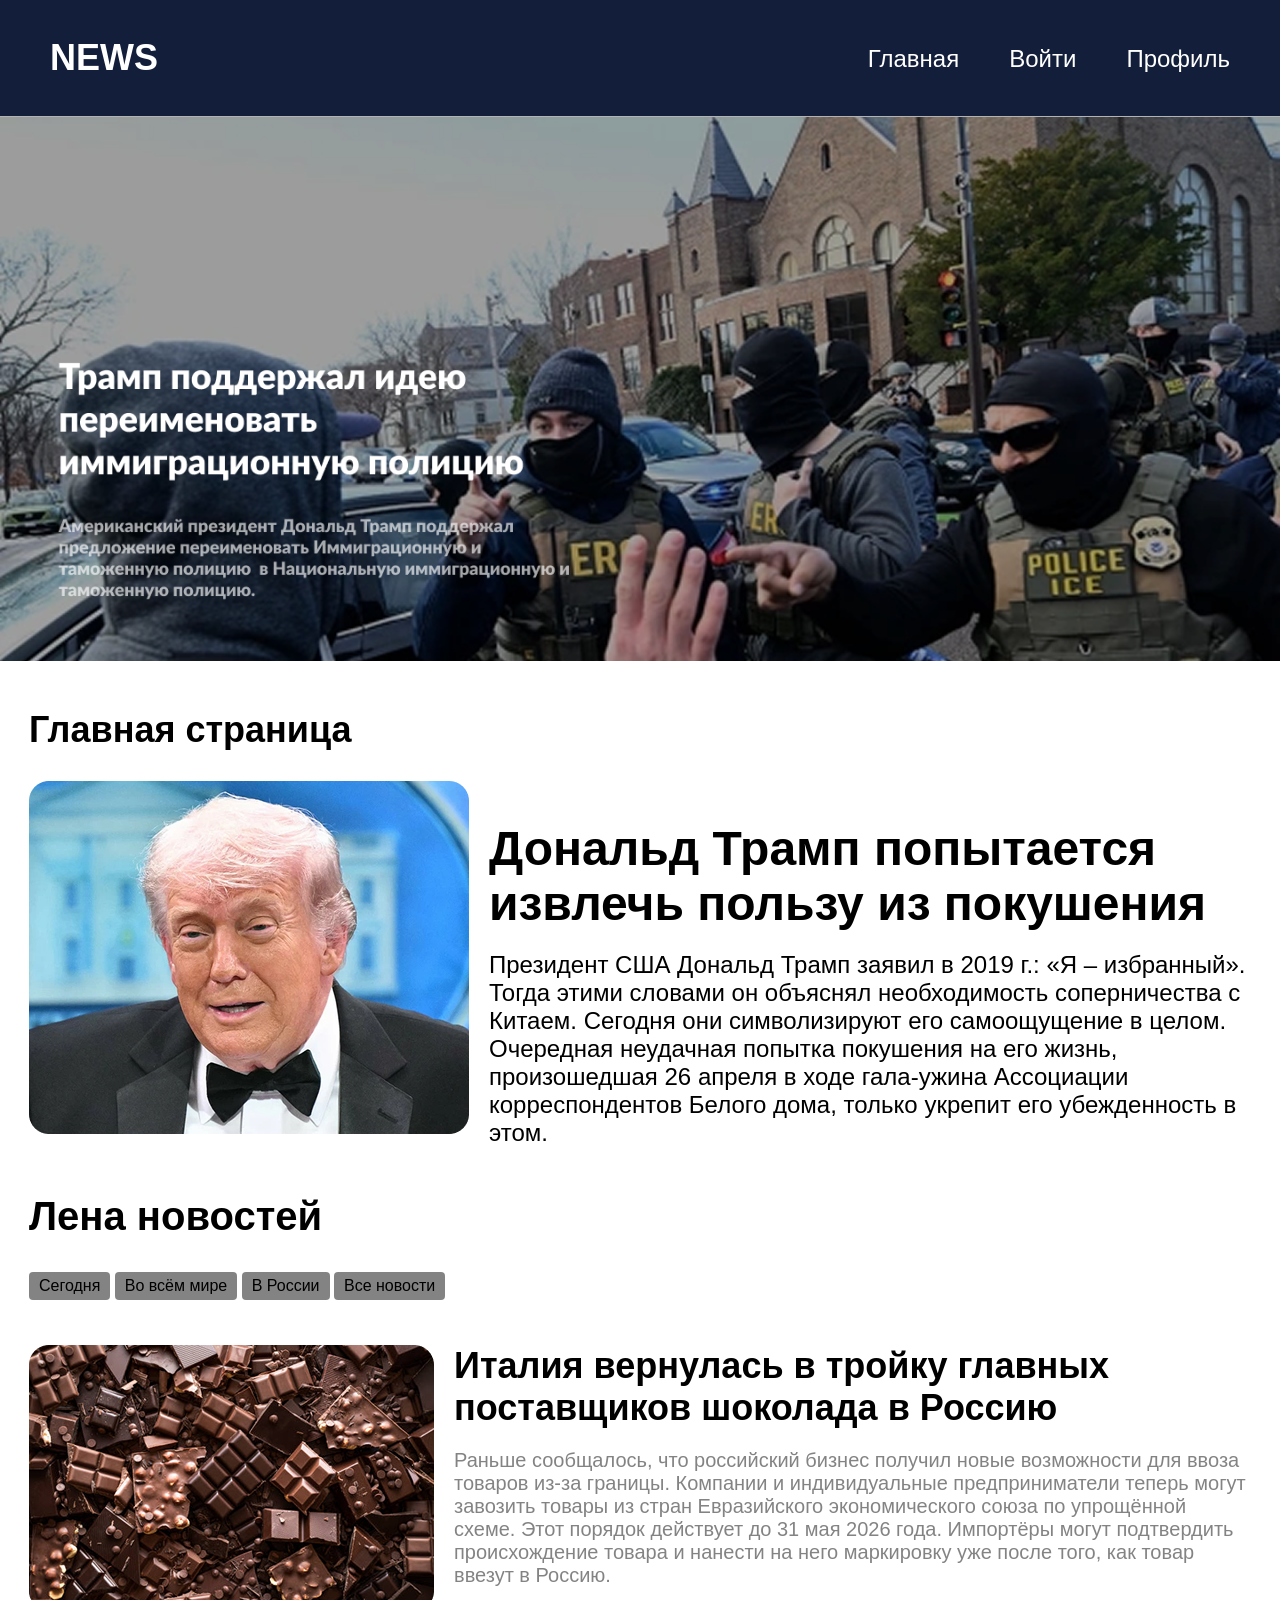
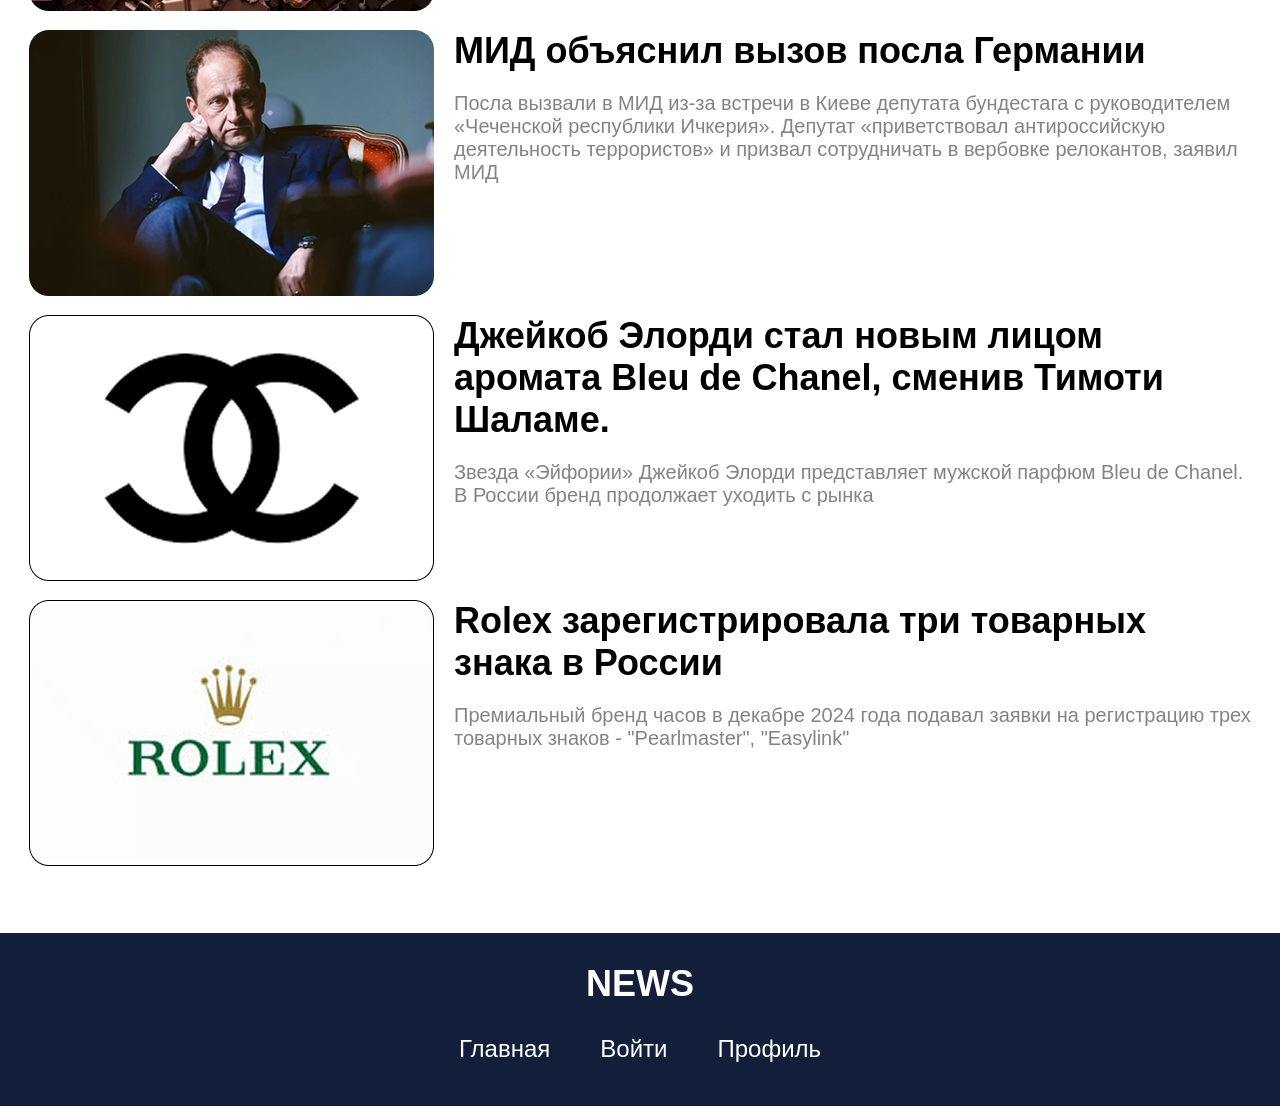
==== commit 4f21fae1: "Адаптация под телефон полностью готова главная" ====
--- a/index.html
+++ b/index.html
@@ -29,7 +29,6 @@
         <div class = "banner-container">
         <div class="info-banner">
             <img src="./img/banner.png" alt = "">
-            <a href="article.html" class="banner-btn">Читать</a>
         </div>
         </div>
 
--- a/css/style.css
+++ b/css/style.css
@@ -3,7 +3,7 @@
     margin: 0;
     font-family: Arial, Helvetica, sans-serif;
 }
-
+/*шапка*/
 header {
     width: 100%;
     height: auto;
@@ -44,9 +44,14 @@
 nav > ul>li>a {
     color: white;
     text-decoration: none;
-}
-
-
+    font-size: 24px;
+}
+
+nav > ul>li>a:hover{
+    color: rgba(255, 255, 255, 0.539);
+}
+
+/*баннер с кнопкоф*/
 .info-banner {
     position: relative;
     display: inline-block; 
@@ -59,21 +64,8 @@
     display: block;
 }
 
-.banner-btn {
-    position: absolute; 
-    top: 700px;
-    left: 440px;
-    color: white;
-    background-color: red;
-    padding: 15px 50px;
-    font-size: 20px;
-    border-radius: 20px;
-    text-decoration: none;
-    white-space: nowrap;
-}
-
-
-
+
+/*контент на стр*/
 .container {
     margin-left: 29px;
     margin-right: 28px;
@@ -89,6 +81,11 @@
     color: white;
     text-decoration: none;
 }
+nav > ul>li>a:hover{
+    color: rgba(0, 0, 0, 0.500);
+}
+
+/*главная новость*/ 
 .featured{
     display: flex;
 }
@@ -119,7 +116,11 @@
     margin-bottom: 35px;   
 }
 
-
+.lenta-choice>a:hover {
+    color:rgba(255, 255, 255, 0.498);
+}
+
+/*лента новостей*/
 .card-list{
     margin-top: 10px;
     margin-bottom: 63px;
@@ -142,7 +143,7 @@
     font-size: 20px;
     color: rgba(0, 0, 0, 0.485);
 }
-
+/*подвал*/
 footer{
     width: 100%;
     height: auto;
@@ -312,3 +313,242 @@
     
 }
 
+.send-button:hover {
+    color:rgba(255, 255, 255, 0.498);
+}
+
+/* страница входа*/
+
+.banner-btn2 {
+    position: absolute; 
+    top: 250px;
+    left: 55px;
+    color: white;
+    background-color: red;
+    padding: 15px 50px;
+    font-size: 20px;
+    border-radius: 20px;
+    text-decoration: none;
+    white-space: nowrap;
+}
+.banner-btn2:hover {
+    color:rgba(255, 255, 255, 0.498);
+}
+
+
+.content-news {
+    position: relative;
+    height: 1000px;  
+}
+
+.prem {
+    position: absolute;
+    left: 850px;
+    top: 70px;
+    width: 590px;
+    height: 673px;
+    padding: 20px;
+    box-sizing: border-box;
+    background-color: rgba(0, 0, 0, 0.375);
+    border-radius: 20px;
+}
+
+.prem > h2{
+    font-size: 36px;
+    display: flex;
+    justify-content: center;
+
+}
+ul>li{
+    font-size: 28px;
+    line-height: 2;
+}
+.btn-3{
+    background-color:rgb(19, 30, 58);
+    color: white;
+    padding: 15px 25px;
+    border-radius: 20px;
+    font-size: 30px;
+    cursor: pointer;
+    text-align: center;
+    display: block;
+    margin-left: 45px;
+    margin-right: 45px;
+    border: none;
+}
+.btn-3:hover {
+    color:rgba(255, 255, 255, 0.498);
+}
+
+/*блок войти*/
+.content-news{
+    display: flex;
+
+}
+
+.login-block {
+    position: absolute;
+    left: 84px;
+    top: 60px;
+}
+
+.input-field{
+    margin-top: 36px;
+    margin-bottom: 37px;
+    border-radius: 20px;
+    font-size: 36px;
+    padding: 15px 35px;
+    width: 595px;
+    height: auto;
+
+}
+.btn-login{
+    width: 670px;
+    height: auto;
+    background-color: rgb(19, 30, 58);
+    color: white;
+    font-size: 36px;
+    border-radius: 20px;
+    padding: 15px 35px;
+    cursor: pointer;
+}
+.btn-login:hover {
+    color:rgba(255, 255, 255, 0.498);
+}
+
+.login-title{
+    font-size: 48px;
+    display: flex;
+    justify-content: center;
+}
+
+.vxod{
+    font-size: 36px;
+    background: none;
+    border: none;
+    cursor: pointer;
+    color: black;
+    padding: 10px 20px;
+    transition: 0.3s;  
+}
+
+.vxod:hover {
+    color:rgba(0, 0, 0, 0.492);
+}
+.reg{
+    font-size: 36px;
+    background: none;
+    border: none;
+    cursor: pointer;
+    color: black;
+    padding: 10px 20px;
+    transition: 0.3s;  
+}
+
+.reg:hover {
+    color:rgba(0, 0, 0, 0.492);
+}
+
+.login{
+    display: flex;
+    gap: 20px;
+    border-bottom: 2px solid black;
+}
+
+@media (max-width: 720px){
+    /*первая стр*/
+    header {
+        padding: 15px;
+    }
+    nav {
+        flex-direction: column;
+        gap: 15px;
+        padding: 0;
+    }
+    nav>h2 {
+        font-size: 28px;
+        margin: 0;
+    }
+    nav>ul {
+        flex-wrap: wrap;
+        justify-content: center;
+        gap: 20px;
+    }
+    nav>ul>li>a{
+        font-size: 18px;
+    }
+
+    .container {
+        margin-left: 16px;
+        margin-right: 16px;
+    }
+
+    .section-title {
+        font-size: 28px;
+        margin-top: 30px;
+    }
+
+    .featured{
+        flex-direction: column;
+    }
+
+    .featured-img>img {
+        width: 100%;
+        height: auto;
+        display: block;
+    }
+
+    .featured-title {
+        font-size: 24px;
+        margin-left: 0;
+        margin-top: 15px;
+    }
+
+    .featured-text {
+        font-size: 16px;
+        margin-left: 0;
+    }
+
+    .lenta {
+        font-size: 28px;
+        margin-top: 30px;
+        margin-bottom: 15px;
+    }
+
+    .lenta-choice > a {
+        font-size: 14px;
+        padding: 5px 12px;
+        margin-bottom: 20px;
+        display: inline-block;
+        margin-right: 5px;
+    }
+
+    .card-list {
+        margin-bottom: 40px;
+    }
+
+    .card {
+        flex-direction: column;
+        margin-bottom: 30px;
+    }
+
+    .card-img >img {
+        width: 100%;
+        height: auto;
+        display: block;
+    }
+
+    .card-title {
+        font-size: 22px;
+        margin-left: 0;
+        margin-top: 12px;
+    }
+
+    .card-text {
+        font-size: 16px;
+        margin-left: 0;
+        color: rgba(0, 0, 0, 0.6);
+    }
+
+
+}
